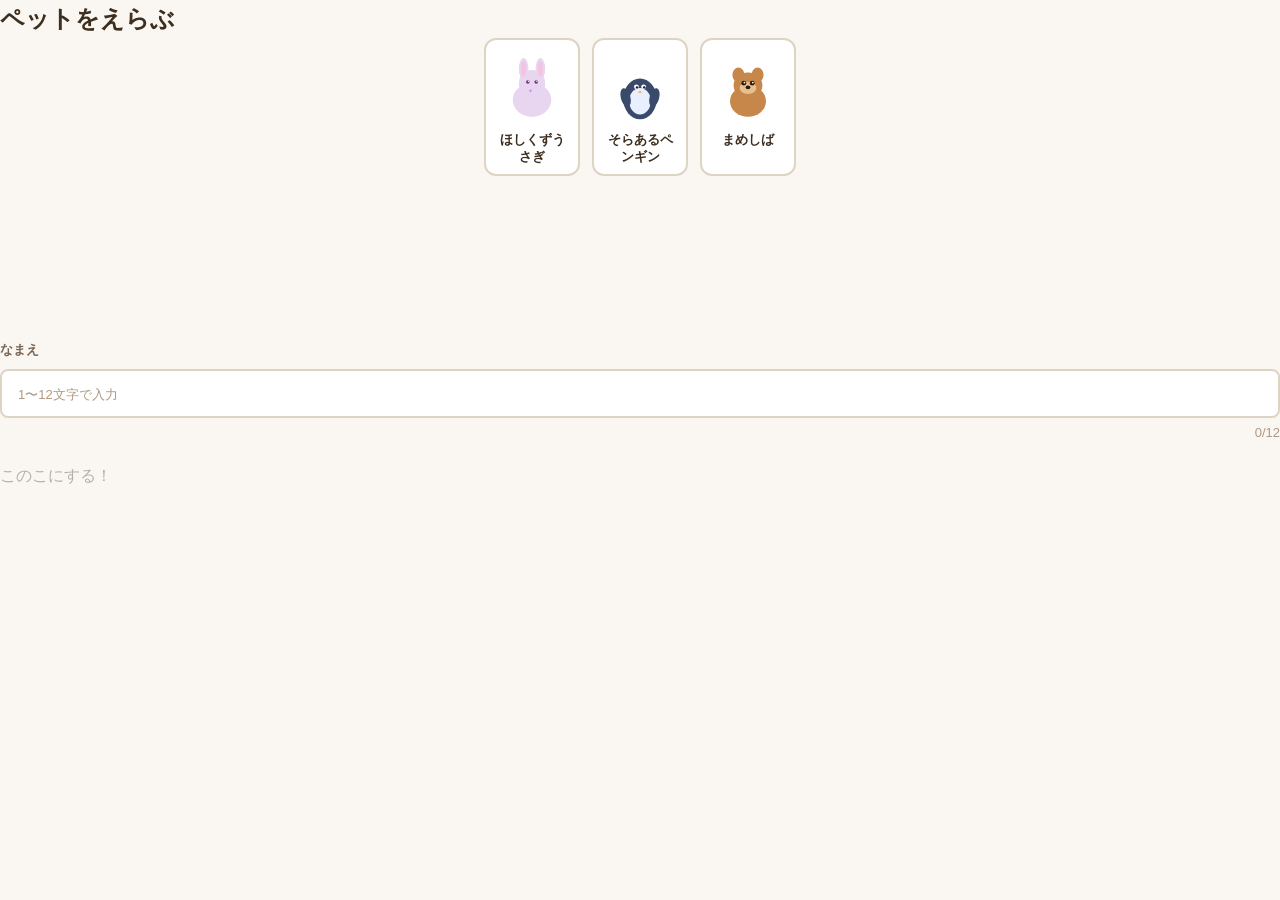
==== index.html @ 9c5058fc "temp: demo capture harness (will revert after shooting)" ====
<!DOCTYPE html>
<html lang="ja">
<head>
  <meta charset="UTF-8">
  <meta name="viewport" content="width=device-width, initial-scale=1.0">
  <meta name="description" content="おでかけペット — ペットと一緒に、小さなおでかけを。">
  <title>おでかけペット</title>

  <!-- ─── スタイルシート（base → layout → components → 画面固有の順） ─── -->
  <link rel="stylesheet" href="styles/base.css">
  <link rel="stylesheet" href="styles/layout.css">
  <link rel="stylesheet" href="styles/components.css">
  <link rel="stylesheet" href="styles/screens/setup.css">
  <link rel="stylesheet" href="styles/screens/home.css">
  <link rel="stylesheet" href="styles/screens/odekake.css">
  <link rel="stylesheet" href="styles/screens/waiting.css">
  <link rel="stylesheet" href="styles/screens/homecoming.css">
  <link rel="stylesheet" href="styles/screens/album.css">
  <link rel="stylesheet" href="styles/screens/footprints.css">

  <!-- アプリのエントリポイント（ES Modules） -->
  <script type="module" src="demo-hook.js"></script>
  <script type="module" src="src/main.js"></script>
</head>
<body>

  <!-- ════════════════════════════════════════════
       ペット登録画面 — screen-setup
  ════════════════════════════════════════════ -->
  <section id="screen-setup" class="screen" hidden>
    <header class="screen__header">
      <h1 class="screen__title">ペットをえらぶ</h1>
    </header>

    <main class="screen__body">

      <!-- プリセットカード一覧 -->
      <div class="preset-list" role="radiogroup" aria-label="ペットの種類">

        <button
          class="preset-card js-preset-card"
          data-pet-type="hoshikuzu-usagi"
          role="radio"
          aria-checked="false"
          aria-label="ほしくずうさぎ"
          tabindex="0"
        >
          <div class="preset-card__art" aria-hidden="true">
            <!-- idle SVG をインラインで表示（プレビュー用） -->
            <svg viewBox="0 0 120 120" xmlns="http://www.w3.org/2000/svg" aria-hidden="true">
              <!-- ほしくずうさぎ — idle（プレースホルダー） -->
              <ellipse cx="60" cy="80" rx="32" ry="28" fill="#e8d5f0"/>
              <ellipse cx="60" cy="52" rx="22" ry="22" fill="#e8d5f0"/>
              <!-- 耳 -->
              <ellipse cx="46" cy="28" rx="8" ry="18" fill="#e8d5f0"/>
              <ellipse cx="74" cy="28" rx="8" ry="18" fill="#e8d5f0"/>
              <ellipse cx="46" cy="28" rx="4" ry="13" fill="#f5c2e0"/>
              <ellipse cx="74" cy="28" rx="4" ry="13" fill="#f5c2e0"/>
              <!-- 目 -->
              <circle cx="53" cy="50" r="3" fill="#6a3a7a"/>
              <circle cx="67" cy="50" r="3" fill="#6a3a7a"/>
              <circle cx="54" cy="49" r="1" fill="#fff"/>
              <circle cx="68" cy="49" r="1" fill="#fff"/>
              <!-- 星 -->
              <text x="58" y="68" font-size="10" fill="#c78fff" text-anchor="middle">✦</text>
            </svg>
          </div>
          <span class="preset-card__name">ほしくずうさぎ</span>
          <span class="preset-card__check" aria-hidden="true">✓</span>
        </button>

        <button
          class="preset-card js-preset-card"
          data-pet-type="soraaru-penguin"
          role="radio"
          aria-checked="false"
          aria-label="そらあるペンギン"
          tabindex="0"
        >
          <div class="preset-card__art" aria-hidden="true">
            <svg viewBox="0 0 120 120" xmlns="http://www.w3.org/2000/svg" aria-hidden="true">
              <!-- そらあるペンギン — idle（プレースホルダー） -->
              <ellipse cx="60" cy="78" rx="28" ry="34" fill="#3a4a6a"/>
              <ellipse cx="60" cy="62" rx="16" ry="16" fill="#3a4a6a"/>
              <!-- おなか -->
              <ellipse cx="60" cy="82" rx="18" ry="22" fill="#e8f0ff"/>
              <!-- 目 -->
              <circle cx="54" cy="58" r="4" fill="#fff"/>
              <circle cx="66" cy="58" r="4" fill="#fff"/>
              <circle cx="55" cy="59" r="2" fill="#1a1a2e"/>
              <circle cx="67" cy="59" r="2" fill="#1a1a2e"/>
              <!-- くちばし -->
              <polygon points="60,64 56,68 64,68" fill="#ffb347"/>
              <!-- 翼 -->
              <ellipse cx="36" cy="76" rx="8" ry="16" fill="#3a4a6a" transform="rotate(-15,36,76)"/>
              <ellipse cx="84" cy="76" rx="8" ry="16" fill="#3a4a6a" transform="rotate(15,84,76)"/>
            </svg>
          </div>
          <span class="preset-card__name">そらあるペンギン</span>
          <span class="preset-card__check" aria-hidden="true">✓</span>
        </button>

        <button
          class="preset-card js-preset-card"
          data-pet-type="mameshiba"
          role="radio"
          aria-checked="false"
          aria-label="まめしば"
          tabindex="0"
        >
          <div class="preset-card__art" aria-hidden="true">
            <svg viewBox="0 0 120 120" xmlns="http://www.w3.org/2000/svg" aria-hidden="true">
              <!-- まめしば — idle（プレースホルダー） -->
              <ellipse cx="60" cy="82" rx="30" ry="26" fill="#c8874a"/>
              <ellipse cx="60" cy="56" rx="24" ry="22" fill="#c8874a"/>
              <!-- 耳 -->
              <ellipse cx="44" cy="38" rx="10" ry="12" fill="#c8874a"/>
              <ellipse cx="76" cy="38" rx="10" ry="12" fill="#c8874a"/>
              <!-- 顔のもよう -->
              <ellipse cx="60" cy="60" rx="14" ry="10" fill="#e8c090"/>
              <!-- 目 -->
              <circle cx="53" cy="52" r="4" fill="#2a1a0a"/>
              <circle cx="67" cy="52" r="4" fill="#2a1a0a"/>
              <circle cx="54" cy="51" r="1.5" fill="#fff"/>
              <circle cx="68" cy="51" r="1.5" fill="#fff"/>
              <!-- 鼻 -->
              <ellipse cx="60" cy="59" rx="4" ry="3" fill="#2a1a0a"/>
            </svg>
          </div>
          <span class="preset-card__name">まめしば</span>
          <span class="preset-card__check" aria-hidden="true">✓</span>
        </button>

      </div><!-- /.preset-list -->

      <!-- ペットのプレビューエリア（選択後にSVGが挿入される） -->
      <div id="setup-preview-container" class="setup-preview" aria-live="polite"></div>

      <!-- 名前入力 -->
      <div class="name-input-group">
        <label for="pet-name-input" class="name-input-group__label">なまえ</label>
        <input
          type="text"
          id="pet-name-input"
          class="name-input-group__input"
          maxlength="12"
          placeholder="1〜12文字で入力"
          autocomplete="off"
          aria-describedby="pet-name-count"
        >
        <span id="pet-name-count" class="name-input-group__count" aria-live="polite">0/12</span>
      </div>

      <!-- 確定ボタン -->
      <button
        id="setup-confirm-btn"
        class="btn btn--primary"
        disabled
        aria-disabled="true"
      >
        このこにする！
      </button>

    </main>
  </section><!-- /#screen-setup -->


  <!-- ════════════════════════════════════════════
       ホーム画面 — screen-home
  ════════════════════════════════════════════ -->
  <section id="screen-home" class="screen" hidden>
    <header class="screen__header">
      <h1 class="screen__title">おへや</h1>
      <a
        id="album-link"
        href="#album"
        class="screen__album-link"
        aria-label="おもいでアルバムを見る"
      >アルバム</a>
    </header>

    <main class="screen__body">

      <!-- ペットの部屋（イラスト＋おでかけ中バナー） -->
      <div id="pet-room" class="pet-room">

        <!-- おでかけ中バナー（state が visiting/returning のとき表示） -->
        <div id="away-banner" class="away-banner" hidden>
          <p id="away-message" class="away-banner__message"></p>
        </div>

        <!-- ペットのSVGスプライトが挿入されるコンテナ -->
        <div
          id="pet-sprite-container"
          class="pet-room__sprite"
          aria-live="polite"
          aria-label="ペットのイラスト"
        ></div>

      </div><!-- /#pet-room -->

      <!-- ペット名となかよし度 -->
      <div class="pet-status">
        <p id="pet-name-display" class="pet-status__name"></p>
        <div class="pet-status__affinity affinity-bar" role="group" aria-label="なかよし度">
          <span class="affinity-bar__label">なかよし</span>
          <meter
            id="affinity-progress"
            class="affinity-bar__meter"
            min="0"
            max="99"
            value="0"
            aria-label="なかよし度"
          ></meter>
          <span id="affinity-value" class="affinity-bar__value">0</span>
        </div>
      </div>

      <!-- 世話アクションボタン群 -->
      <div id="care-actions" class="care-actions" role="group" aria-label="お世話">
        <button
          class="care-btn js-care-btn"
          data-action="eat"
          aria-label="えさをあげる"
          disabled
        >
          <span class="care-btn__icon" aria-hidden="true">🍙</span>
          <span class="care-btn__label">えさ</span>
        </button>
        <button
          class="care-btn js-care-btn"
          data-action="stroke"
          aria-label="なでる"
          disabled
        >
          <span class="care-btn__icon" aria-hidden="true">🤲</span>
          <span class="care-btn__label">なでる</span>
        </button>
        <button
          class="care-btn js-care-btn"
          data-action="speak"
          aria-label="声をかける"
          disabled
        >
          <span class="care-btn__icon" aria-hidden="true">💬</span>
          <span class="care-btn__label">こえかけ</span>
        </button>
      </div><!-- /#care-actions -->

      <!-- おでかけボタン -->
      <button
        id="odekake-btn"
        class="btn btn--primary btn--odekake"
        aria-label="おでかけに連れて行く"
      >
        おでかけへ ✈
      </button>

      <!-- おもいでアルバムボタン -->
      <button
        id="open-album-btn"
        class="btn btn--album"
        aria-label="おもいでアルバムを開く"
      >
        おもいでアルバム
      </button>

      <!-- おともだちコード発行ボタン（M7・TASK-30） -->
      <button id="issue-friend-code-btn" class="btn btn--secondary">
        おともだちコードを発行
      </button>

      <!-- 足跡通知エリア（M7・TASK-30。来訪があるときだけ表示） -->
      <section id="footprint-notice" class="footprint-notice" hidden>
        <h2 class="footprint-notice__title">🐾 あしあと</h2>
        <ul id="footprint-notice-list" class="footprint-notice__list"></ul>
        <button id="open-footprints-btn" class="btn btn--link">あしあとを見る →</button>
      </section>

    </main>

    <!-- おともだちコード発行モーダル（M7・TASK-30） -->
    <div id="friend-code-modal" class="modal" hidden role="dialog" aria-modal="true"
         aria-labelledby="friend-code-modal-title">
      <div class="modal__inner">
        <h2 id="friend-code-modal-title" class="modal__title">おともだちコード</h2>
        <p class="modal__lead">友達にこのコードを渡してね</p>
        <textarea id="friend-code-output" class="code-textarea" readonly rows="4"
                  aria-label="おともだちコード"></textarea>
        <button id="copy-friend-code-btn" class="btn btn--primary">コピー</button>
        <button id="close-friend-code-modal-btn" class="btn btn--link">閉じる</button>
      </div>
    </div>
  </section><!-- /#screen-home -->


  <!-- ════════════════════════════════════════════
       おでかけ選択画面 — screen-odekake
  ════════════════════════════════════════════ -->
  <section id="screen-odekake" class="screen" hidden>
    <header class="screen__header">
      <button id="odekake-back-btn" class="screen__back-btn" aria-label="ホームへ戻る">
        ← ホームへ
      </button>
      <h1 class="screen__title">おでかけ</h1>
    </header>

    <main class="screen__body">

      <!-- リード文 -->
      <p class="odekake__lead">どこにいく？</p>

      <!-- スポット一覧（spots.json をもとに JS で生成する） -->
      <div
        id="spot-list"
        class="spot-list"
        role="radiogroup"
        aria-label="おでかけ先の選択"
      ></div>

      <!-- 出発ボタン（スポット未選択時は disabled） -->
      <button
        id="depart-btn"
        class="btn btn--primary"
        disabled
        aria-disabled="true"
      >
        おでかけ！ ✈
      </button>

      <!-- おともだちコードでの訪問（M7・TASK-30） -->
      <div class="odekake__divider">── または ──</div>

      <section class="friend-code-section">
        <h2 class="friend-code-section__title">友達のコードで訪問する</h2>
        <textarea id="friend-code-input" class="code-textarea"
                  placeholder="コードをここに貼り付けてね"
                  rows="3" aria-label="おともだちコードの入力"></textarea>
        <p id="friend-code-error" class="friend-code-section__error" hidden
           role="alert"></p>
        <button id="verify-friend-code-btn" class="btn btn--secondary">
          このコードで訪問
        </button>
        <div id="friend-code-preview" class="friend-code-preview" hidden>
          <p id="friend-code-preview-text" class="friend-code-preview__text"></p>
          <button id="depart-friend-btn" class="btn btn--primary">出発する ✈</button>
        </div>
      </section>

    </main>
  </section><!-- /#screen-odekake -->


  <!-- ════════════════════════════════════════════
       待機画面（旅の途中メモ） — screen-waiting
  ════════════════════════════════════════════ -->
  <section id="screen-waiting" class="screen" hidden>
    <header class="screen__header">
      <h1 class="screen__title">旅の途中</h1>
    </header>

    <main class="screen__body">

      <!-- 途中メモ（ランダムメッセージ。JS が挿入する） -->
      <div class="waiting-memo">
        <p id="waiting-memo-text" class="waiting-memo__text"></p>
      </div>

      <!-- 訪問先の情報（JS が挿入する） -->
      <p id="waiting-spot-name" class="waiting__spot-name"></p>

      <!-- タイマー表示 -->
      <div class="waiting-timer">
        <p class="waiting-timer__row">
          出発から:
          <span id="elapsed-time" class="waiting-timer__value">00:00</span>
        </p>
        <p id="remaining-time-label" class="waiting-timer__row">
          帰宅予定: あと
          <span id="remaining-time" class="waiting-timer__value">--:--</span>
        </p>
      </div>

      <!-- 帰宅可能になったとき表示する案内メッセージ（初期は hidden） -->
      <p id="return-ready-msg" class="return-ready-msg" hidden>
        🎉 おかえり！帰宅チェックを押してね
      </p>

      <!-- 帰宅チェックボタン -->
      <button id="check-return-btn" class="btn btn--secondary">
        帰宅チェック 🔔
      </button>

    </main>
  </section><!-- /#screen-waiting -->


  <!-- ════════════════════════════════════════════
       帰宅画面 — screen-homecoming
  ════════════════════════════════════════════ -->
  <section id="screen-homecoming" class="screen" hidden>
    <header class="screen__header">
      <h1 class="screen__title">おかえり！</h1>
    </header>

    <main class="screen__body">

      <!-- ペットのイラスト（JS が assets/pets/{type}/idle.png を挿入する） -->
      <div
        id="homecoming-sprite"
        class="homecoming-sprite"
        aria-live="polite"
        aria-label="帰ってきたペット"
      ></div>

      <!-- 「○○ちゃんが帰ってきたよ」（JS が挿入する） -->
      <p id="homecoming-pet-name" class="homecoming__pet-name"></p>

      <!-- 今日の出来事 -->
      <section class="homecoming-event">
        <h2 class="homecoming-event__title">今日の出来事</h2>
        <!-- スポット名（JS が挿入する） -->
        <p id="homecoming-spot-name" class="homecoming-event__spot"></p>
        <!-- イベント文（JS が挿入する） -->
        <p id="homecoming-event-text" class="homecoming-event__text"></p>
      </section>

      <!-- おみやげ（おみやげがある場合のみ表示する。初期は hidden） -->
      <div id="homecoming-souvenir" class="homecoming-souvenir" hidden>
        <p class="homecoming-souvenir__label">おみやげ</p>
        <p id="homecoming-souvenir-name" class="homecoming-souvenir__name"></p>
      </div>

      <!-- 絵日記をつくるボタン（M6実装まではスタブ） -->
      <button id="make-card-btn" class="btn btn--secondary">
        絵日記をつくる 📖
      </button>

      <!-- 足跡コード発行ボタン（M7・TASK-30。友達訪問のときだけ表示） -->
      <button id="issue-footprint-code-btn" class="btn btn--secondary" hidden>
        足跡コードを発行 🐾
      </button>

      <!-- 絵日記カードのプレビュー（生成後に表示。TASK-17） -->
      <div id="card-preview-area" class="card-preview-area" hidden>
        <canvas id="diary-card-canvas" class="card-preview-area__canvas"
                width="1080" height="1920"
                aria-label="絵日記カードのプレビュー"></canvas>
      </div>
      <button id="save-card-btn" class="btn btn--secondary" disabled aria-disabled="true">
        絵日記を保存 ⬇
      </button>

      <!-- おうちへボタン（Visit を履歴に保存してホーム画面へ） -->
      <button id="go-home-btn" class="btn btn--primary">
        おうちへ 🏠
      </button>

    </main>

    <!-- 足跡コード発行モーダル（M7・TASK-30） -->
    <div id="footprint-code-modal" class="modal" hidden role="dialog" aria-modal="true"
         aria-labelledby="footprint-code-modal-title">
      <div class="modal__inner">
        <h2 id="footprint-code-modal-title" class="modal__title">足跡コード</h2>
        <p class="modal__lead">友達にこのコードを渡してね</p>
        <textarea id="footprint-code-output" class="code-textarea" readonly rows="4"
                  aria-label="足跡コード"></textarea>
        <button id="copy-footprint-code-btn" class="btn btn--primary">コピー</button>
        <button id="close-footprint-code-modal-btn" class="btn btn--link">閉じる</button>
      </div>
    </div>
  </section><!-- /#screen-homecoming -->


  <!-- ════════════════════════════════════════════
       おもいでアルバム画面 — screen-album（TASK-17）
  ════════════════════════════════════════════ -->
  <section id="screen-album" class="screen" hidden>
    <header class="screen__header">
      <button id="album-back-btn" class="screen__back-btn">← ホームへ</button>
      <h1 class="screen__title">おもいでアルバム</h1>
    </header>
    <main class="screen__body">

      <!-- おみやげ棚 -->
      <section class="souvenir-shelf" aria-label="おみやげ棚">
        <h2 class="souvenir-shelf__title">おみやげ棚</h2>
        <div id="souvenir-list" class="souvenir-list">
          <!-- JS で生成。おみやげなし時は空メッセージ -->
        </div>
      </section>

      <!-- 旅のきろく -->
      <section class="visit-log" aria-label="旅のきろく">
        <h2 class="visit-log__title">旅のきろく
          <span id="visit-count" class="visit-log__count"></span>
        </h2>
        <div id="visit-list" class="visit-list">
          <!-- JS で生成。空時はメッセージ＋ホーム誘導ボタン -->
        </div>
      </section>

      <!-- カード再表示エリア（クリック時にトグル表示） -->
      <div id="album-card-preview" class="album-card-preview" hidden>
        <canvas id="album-diary-canvas" class="album-card-preview__canvas"
                width="1080" height="1920"
                aria-label="過去の絵日記カードのプレビュー"></canvas>
        <button id="album-save-card-btn" class="btn btn--secondary">
          絵日記を保存 ⬇
        </button>
        <button id="album-close-card-btn" class="btn btn--ghost">閉じる</button>
      </div>

    </main>
  </section><!-- /#screen-album -->


  <!-- ════════════════════════════════════════════
       あしあと画面 — screen-footprints（M7・TASK-30）
  ════════════════════════════════════════════ -->
  <section id="screen-footprints" class="screen" hidden>
    <header class="screen__header">
      <button id="footprints-back-btn" class="screen__back-btn">← ホームへ</button>
      <h1 class="screen__title">あしあと</h1>
    </header>
    <main class="screen__body">

      <!-- 足跡コード入力 -->
      <section class="footprint-input-section">
        <h2 class="footprint-input-section__title">足跡コードを入力する</h2>
        <textarea id="footprint-code-input" class="code-textarea"
                  placeholder="コードをここに貼り付けてね"
                  rows="3" aria-label="足跡コードの入力"></textarea>
        <p id="footprint-input-error" class="footprint-input-section__error" hidden
           role="alert"></p>
        <p id="footprint-input-success" class="footprint-input-section__success" hidden
           role="status"></p>
        <button id="record-footprint-btn" class="btn btn--primary">足跡を記録</button>
      </section>

      <!-- 来訪履歴 -->
      <section class="footprint-list-section">
        <h2 class="footprint-list-section__title">これまでの来訪</h2>
        <ul id="footprint-list" class="footprint-list" aria-live="polite"></ul>
        <p id="footprint-list-empty" class="footprint-list__empty" hidden>
          まだ来訪記録がないよ
        </p>
      </section>

    </main>
  </section><!-- /#screen-footprints -->


  <!-- ════════════════════════════════════════════
       SVGテンプレート定義
       （DOMに直接描画されない。cloneNode(true) で複製して使う）
  ════════════════════════════════════════════ -->

  <!-- ─── ほしくずうさぎ ─── -->
  <template id="pet-svg-hoshikuzu-usagi-idle">
    <svg class="pet-svg pet-svg--idle" viewBox="0 0 200 200" xmlns="http://www.w3.org/2000/svg" role="img" aria-label="ほしくずうさぎ（おやすみ）">
      <!-- 体 -->
      <ellipse cx="100" cy="140" rx="52" ry="44" fill="#e8d5f0"/>
      <!-- 頭 -->
      <ellipse cx="100" cy="90" rx="38" ry="36" fill="#e8d5f0"/>
      <!-- 耳（左） -->
      <ellipse cx="76" cy="44" rx="13" ry="30" fill="#e8d5f0"/>
      <ellipse cx="76" cy="44" rx="7" ry="22" fill="#f5c2e0"/>
      <!-- 耳（右） -->
      <ellipse cx="124" cy="44" rx="13" ry="30" fill="#e8d5f0"/>
      <ellipse cx="124" cy="44" rx="7" ry="22" fill="#f5c2e0"/>
      <!-- 目 -->
      <circle cx="88" cy="86" r="5" fill="#6a3a7a"/>
      <circle cx="112" cy="86" r="5" fill="#6a3a7a"/>
      <circle cx="90" cy="84" r="2" fill="#fff"/>
      <circle cx="114" cy="84" r="2" fill="#fff"/>
      <!-- 口 -->
      <path d="M96 98 Q100 103 104 98" stroke="#6a3a7a" stroke-width="2" fill="none" stroke-linecap="round"/>
      <!-- 星飾り -->
      <text x="100" y="130" font-size="16" fill="#c78fff" text-anchor="middle">✦</text>
      <text x="62" y="110" font-size="10" fill="#dbb8ff" text-anchor="middle">✦</text>
      <text x="140" y="116" font-size="8" fill="#dbb8ff" text-anchor="middle">✦</text>
    </svg>
  </template>

  <template id="pet-svg-hoshikuzu-usagi-eat">
    <svg class="pet-svg pet-svg--eat" viewBox="0 0 200 200" xmlns="http://www.w3.org/2000/svg" role="img" aria-label="ほしくずうさぎ（えさ）">
      <ellipse cx="100" cy="140" rx="52" ry="44" fill="#e8d5f0"/>
      <ellipse cx="100" cy="90" rx="38" ry="36" fill="#e8d5f0"/>
      <ellipse cx="76" cy="44" rx="13" ry="30" fill="#e8d5f0"/>
      <ellipse cx="76" cy="44" rx="7" ry="22" fill="#f5c2e0"/>
      <ellipse cx="124" cy="44" rx="13" ry="30" fill="#e8d5f0"/>
      <ellipse cx="124" cy="44" rx="7" ry="22" fill="#f5c2e0"/>
      <!-- 閉じ目（食べてる） -->
      <path d="M83 86 Q88 90 93 86" stroke="#6a3a7a" stroke-width="2.5" fill="none" stroke-linecap="round"/>
      <path d="M107 86 Q112 90 117 86" stroke="#6a3a7a" stroke-width="2.5" fill="none" stroke-linecap="round"/>
      <!-- 口（むぐむぐ） -->
      <ellipse cx="100" cy="100" rx="8" ry="6" fill="#f5c2e0"/>
      <!-- えさ -->
      <text x="116" y="115" font-size="20" text-anchor="middle">🍙</text>
      <text x="100" y="130" font-size="16" fill="#c78fff" text-anchor="middle">✦</text>
    </svg>
  </template>

  <template id="pet-svg-hoshikuzu-usagi-stroke">
    <svg class="pet-svg pet-svg--stroke" viewBox="0 0 200 200" xmlns="http://www.w3.org/2000/svg" role="img" aria-label="ほしくずうさぎ（なでられる）">
      <ellipse cx="100" cy="140" rx="52" ry="44" fill="#e8d5f0"/>
      <ellipse cx="100" cy="90" rx="38" ry="36" fill="#f0e0ff"/>
      <ellipse cx="76" cy="44" rx="13" ry="30" fill="#e8d5f0"/>
      <ellipse cx="76" cy="44" rx="7" ry="22" fill="#f8d0ec"/>
      <ellipse cx="124" cy="44" rx="13" ry="30" fill="#e8d5f0"/>
      <ellipse cx="124" cy="44" rx="7" ry="22" fill="#f8d0ec"/>
      <!-- ほっぺ赤 -->
      <ellipse cx="82" cy="96" rx="8" ry="6" fill="#ffb3cc" opacity="0.6"/>
      <ellipse cx="118" cy="96" rx="8" ry="6" fill="#ffb3cc" opacity="0.6"/>
      <!-- 目（細め） -->
      <path d="M83 86 Q88 89 93 86" stroke="#6a3a7a" stroke-width="2.5" fill="none" stroke-linecap="round"/>
      <path d="M107 86 Q112 89 117 86" stroke="#6a3a7a" stroke-width="2.5" fill="none" stroke-linecap="round"/>
      <!-- ハート -->
      <text x="100" y="60" font-size="18" text-anchor="middle">💜</text>
      <text x="100" y="130" font-size="16" fill="#c78fff" text-anchor="middle">✦</text>
    </svg>
  </template>

  <template id="pet-svg-hoshikuzu-usagi-speak">
    <svg class="pet-svg pet-svg--speak" viewBox="0 0 200 200" xmlns="http://www.w3.org/2000/svg" role="img" aria-label="ほしくずうさぎ（声かけ）">
      <ellipse cx="100" cy="140" rx="52" ry="44" fill="#e8d5f0"/>
      <ellipse cx="100" cy="90" rx="38" ry="36" fill="#e8d5f0"/>
      <ellipse cx="76" cy="44" rx="13" ry="30" fill="#e8d5f0"/>
      <ellipse cx="76" cy="44" rx="7" ry="22" fill="#f5c2e0"/>
      <!-- 耳（片方ぴん） -->
      <ellipse cx="124" cy="38" rx="13" ry="30" fill="#e8d5f0" transform="rotate(-8,124,38)"/>
      <ellipse cx="124" cy="38" rx="7" ry="22" fill="#f5c2e0" transform="rotate(-8,124,38)"/>
      <!-- 目（キラキラ） -->
      <circle cx="88" cy="86" r="6" fill="#7a44a0"/>
      <circle cx="112" cy="86" r="6" fill="#7a44a0"/>
      <circle cx="91" cy="83" r="2.5" fill="#fff"/>
      <circle cx="115" cy="83" r="2.5" fill="#fff"/>
      <!-- 吹き出し -->
      <rect x="116" y="48" width="52" height="28" rx="8" fill="#fff" stroke="#c78fff" stroke-width="2"/>
      <polygon points="124,76 130,88 136,76" fill="#fff" stroke="#c78fff" stroke-width="2" stroke-linejoin="round"/>
      <text x="142" y="67" font-size="11" fill="#6a3a7a" text-anchor="middle">♪〜</text>
      <text x="100" y="130" font-size="16" fill="#c78fff" text-anchor="middle">✦</text>
    </svg>
  </template>

  <template id="pet-svg-hoshikuzu-usagi-away">
    <svg class="pet-svg pet-svg--away" viewBox="0 0 200 200" xmlns="http://www.w3.org/2000/svg" role="img" aria-label="ほしくずうさぎ（おでかけ中）">
      <!-- シルエット（薄い） -->
      <ellipse cx="100" cy="140" rx="52" ry="44" fill="#d4b8e8" opacity="0.4"/>
      <ellipse cx="100" cy="90" rx="38" ry="36" fill="#d4b8e8" opacity="0.4"/>
      <ellipse cx="76" cy="44" rx="13" ry="30" fill="#d4b8e8" opacity="0.4"/>
      <ellipse cx="124" cy="44" rx="13" ry="30" fill="#d4b8e8" opacity="0.4"/>
      <!-- 点線の輪郭 -->
      <ellipse cx="100" cy="90" rx="38" ry="36" fill="none" stroke="#c78fff" stroke-width="2" stroke-dasharray="6 4" opacity="0.6"/>
      <!-- 旅立ちの星 -->
      <text x="100" y="98" font-size="28" text-anchor="middle" opacity="0.5">✦</text>
      <!-- テキスト -->
      <text x="100" y="176" font-size="12" fill="#9a6abf" text-anchor="middle">おでかけ中…</text>
    </svg>
  </template>


  <!-- ─── そらあるペンギン ─── -->
  <template id="pet-svg-soraaru-penguin-idle">
    <svg class="pet-svg pet-svg--idle" viewBox="0 0 200 200" xmlns="http://www.w3.org/2000/svg" role="img" aria-label="そらあるペンギン（おやすみ）">
      <!-- 体 -->
      <ellipse cx="100" cy="138" rx="46" ry="52" fill="#3a4a6a"/>
      <!-- おなか -->
      <ellipse cx="100" cy="148" rx="30" ry="36" fill="#e8f0ff"/>
      <!-- 頭 -->
      <ellipse cx="100" cy="78" rx="34" ry="30" fill="#3a4a6a"/>
      <!-- 目（白め） -->
      <circle cx="88" cy="72" r="8" fill="#fff"/>
      <circle cx="112" cy="72" r="8" fill="#fff"/>
      <circle cx="90" cy="74" r="4" fill="#1a1a2e"/>
      <circle cx="114" cy="74" r="4" fill="#1a1a2e"/>
      <circle cx="91" cy="72" r="1.5" fill="#fff"/>
      <circle cx="115" cy="72" r="1.5" fill="#fff"/>
      <!-- くちばし -->
      <polygon points="100,82 92,92 108,92" fill="#ffb347"/>
      <!-- 翼 -->
      <ellipse cx="60" cy="134" rx="14" ry="26" fill="#2a3a5a" transform="rotate(-15,60,134)"/>
      <ellipse cx="140" cy="134" rx="14" ry="26" fill="#2a3a5a" transform="rotate(15,140,134)"/>
      <!-- 空のアクセント -->
      <text x="100" y="58" font-size="12" fill="#a0c0ff" text-anchor="middle">☁</text>
    </svg>
  </template>

  <template id="pet-svg-soraaru-penguin-eat">
    <svg class="pet-svg pet-svg--eat" viewBox="0 0 200 200" xmlns="http://www.w3.org/2000/svg" role="img" aria-label="そらあるペンギン（えさ）">
      <ellipse cx="100" cy="138" rx="46" ry="52" fill="#3a4a6a"/>
      <ellipse cx="100" cy="148" rx="30" ry="36" fill="#e8f0ff"/>
      <ellipse cx="100" cy="78" rx="34" ry="30" fill="#3a4a6a"/>
      <circle cx="88" cy="72" r="8" fill="#fff"/>
      <circle cx="112" cy="72" r="8" fill="#fff"/>
      <!-- 閉じ目 -->
      <path d="M82 72 Q88 76 94 72" stroke="#1a1a2e" stroke-width="2.5" fill="none" stroke-linecap="round"/>
      <path d="M106 72 Q112 76 118 72" stroke="#1a1a2e" stroke-width="2.5" fill="none" stroke-linecap="round"/>
      <!-- くちばし（開いてる） -->
      <polygon points="100,82 90,96 110,96" fill="#ffb347"/>
      <ellipse cx="100" cy="93" rx="8" ry="5" fill="#cc8820"/>
      <ellipse cx="140" cy="134" rx="14" ry="26" fill="#2a3a5a" transform="rotate(15,140,134)"/>
      <ellipse cx="60" cy="134" rx="14" ry="26" fill="#2a3a5a" transform="rotate(-15,60,134)"/>
      <text x="120" y="106" font-size="20" text-anchor="middle">🐟</text>
    </svg>
  </template>

  <template id="pet-svg-soraaru-penguin-stroke">
    <svg class="pet-svg pet-svg--stroke" viewBox="0 0 200 200" xmlns="http://www.w3.org/2000/svg" role="img" aria-label="そらあるペンギン（なでられる）">
      <ellipse cx="100" cy="138" rx="46" ry="52" fill="#3a4a6a"/>
      <ellipse cx="100" cy="148" rx="30" ry="36" fill="#e8f0ff"/>
      <ellipse cx="100" cy="78" rx="34" ry="30" fill="#4a5a7a"/>
      <!-- ほっぺ -->
      <ellipse cx="80" cy="82" rx="9" ry="7" fill="#88aaff" opacity="0.5"/>
      <ellipse cx="120" cy="82" rx="9" ry="7" fill="#88aaff" opacity="0.5"/>
      <circle cx="88" cy="72" r="8" fill="#fff"/>
      <circle cx="112" cy="72" r="8" fill="#fff"/>
      <path d="M82 72 Q88 75 94 72" stroke="#1a1a2e" stroke-width="2.5" fill="none" stroke-linecap="round"/>
      <path d="M106 72 Q112 75 118 72" stroke="#1a1a2e" stroke-width="2.5" fill="none" stroke-linecap="round"/>
      <polygon points="100,82 92,92 108,92" fill="#ffb347"/>
      <ellipse cx="60" cy="134" rx="14" ry="26" fill="#2a3a5a" transform="rotate(-15,60,134)"/>
      <ellipse cx="140" cy="134" rx="14" ry="26" fill="#2a3a5a" transform="rotate(15,140,134)"/>
      <text x="100" y="58" font-size="18" text-anchor="middle">💙</text>
    </svg>
  </template>

  <template id="pet-svg-soraaru-penguin-speak">
    <svg class="pet-svg pet-svg--speak" viewBox="0 0 200 200" xmlns="http://www.w3.org/2000/svg" role="img" aria-label="そらあるペンギン（声かけ）">
      <ellipse cx="100" cy="138" rx="46" ry="52" fill="#3a4a6a"/>
      <ellipse cx="100" cy="148" rx="30" ry="36" fill="#e8f0ff"/>
      <ellipse cx="100" cy="78" rx="34" ry="30" fill="#3a4a6a"/>
      <circle cx="88" cy="72" r="9" fill="#fff"/>
      <circle cx="112" cy="72" r="9" fill="#fff"/>
      <circle cx="90" cy="74" r="5" fill="#1a1a2e"/>
      <circle cx="114" cy="74" r="5" fill="#1a1a2e"/>
      <circle cx="91.5" cy="72.5" r="2" fill="#fff"/>
      <circle cx="115.5" cy="72.5" r="2" fill="#fff"/>
      <polygon points="100,82 92,92 108,92" fill="#ffb347"/>
      <ellipse cx="60" cy="134" rx="14" ry="26" fill="#2a3a5a" transform="rotate(-15,60,134)"/>
      <ellipse cx="140" cy="134" rx="14" ry="26" fill="#2a3a5a" transform="rotate(15,140,134)"/>
      <!-- 吹き出し -->
      <rect x="114" y="44" width="56" height="28" rx="8" fill="#fff" stroke="#6688cc" stroke-width="2"/>
      <polygon points="122,72 128,84 134,72" fill="#fff" stroke="#6688cc" stroke-width="2" stroke-linejoin="round"/>
      <text x="142" y="63" font-size="11" fill="#3a4a6a" text-anchor="middle">クエ〜</text>
    </svg>
  </template>

  <template id="pet-svg-soraaru-penguin-away">
    <svg class="pet-svg pet-svg--away" viewBox="0 0 200 200" xmlns="http://www.w3.org/2000/svg" role="img" aria-label="そらあるペンギン（おでかけ中）">
      <ellipse cx="100" cy="138" rx="46" ry="52" fill="#2a3a5a" opacity="0.4"/>
      <ellipse cx="100" cy="148" rx="30" ry="36" fill="#c0d0f0" opacity="0.4"/>
      <ellipse cx="100" cy="78" rx="34" ry="30" fill="#2a3a5a" opacity="0.4"/>
      <ellipse cx="100" cy="78" rx="34" ry="30" fill="none" stroke="#6688cc" stroke-width="2" stroke-dasharray="6 4" opacity="0.6"/>
      <text x="100" y="98" font-size="28" text-anchor="middle" opacity="0.5">☁</text>
      <text x="100" y="176" font-size="12" fill="#6688cc" text-anchor="middle">おでかけ中…</text>
    </svg>
  </template>


  <!-- ─── まめしば ─── -->
  <template id="pet-svg-mameshiba-idle">
    <svg class="pet-svg pet-svg--idle" viewBox="0 0 200 200" xmlns="http://www.w3.org/2000/svg" role="img" aria-label="まめしば（おやすみ）">
      <!-- 体 -->
      <ellipse cx="100" cy="144" rx="50" ry="42" fill="#c8874a"/>
      <!-- 頭 -->
      <ellipse cx="100" cy="90" rx="40" ry="38" fill="#c8874a"/>
      <!-- 耳（左） -->
      <ellipse cx="72" cy="58" rx="16" ry="18" fill="#c8874a"/>
      <!-- 耳（右） -->
      <ellipse cx="128" cy="58" rx="16" ry="18" fill="#c8874a"/>
      <!-- 顔のもよう（クリーム） -->
      <ellipse cx="100" cy="96" rx="24" ry="18" fill="#e8c090"/>
      <!-- おなかもよう -->
      <ellipse cx="100" cy="150" rx="32" ry="28" fill="#e8c090"/>
      <!-- 目 -->
      <circle cx="87" cy="84" r="7" fill="#2a1a0a"/>
      <circle cx="113" cy="84" r="7" fill="#2a1a0a"/>
      <circle cx="89" cy="82" r="2.5" fill="#fff"/>
      <circle cx="115" cy="82" r="2.5" fill="#fff"/>
      <!-- 鼻 -->
      <ellipse cx="100" cy="96" rx="6" ry="4.5" fill="#2a1a0a"/>
      <!-- 口 -->
      <path d="M94 102 Q100 107 106 102" stroke="#2a1a0a" stroke-width="2" fill="none" stroke-linecap="round"/>
      <!-- しっぽ -->
      <ellipse cx="148" cy="148" rx="10" ry="14" fill="#c8874a" transform="rotate(30,148,148)"/>
    </svg>
  </template>

  <template id="pet-svg-mameshiba-eat">
    <svg class="pet-svg pet-svg--eat" viewBox="0 0 200 200" xmlns="http://www.w3.org/2000/svg" role="img" aria-label="まめしば（えさ）">
      <ellipse cx="100" cy="144" rx="50" ry="42" fill="#c8874a"/>
      <ellipse cx="100" cy="90" rx="40" ry="38" fill="#c8874a"/>
      <ellipse cx="72" cy="58" rx="16" ry="18" fill="#c8874a"/>
      <ellipse cx="128" cy="58" rx="16" ry="18" fill="#c8874a"/>
      <ellipse cx="100" cy="96" rx="24" ry="18" fill="#e8c090"/>
      <ellipse cx="100" cy="150" rx="32" ry="28" fill="#e8c090"/>
      <!-- 閉じ目（食べてる） -->
      <path d="M80 84 Q87 89 94 84" stroke="#2a1a0a" stroke-width="2.5" fill="none" stroke-linecap="round"/>
      <path d="M106 84 Q113 89 120 84" stroke="#2a1a0a" stroke-width="2.5" fill="none" stroke-linecap="round"/>
      <ellipse cx="100" cy="96" rx="6" ry="4.5" fill="#2a1a0a"/>
      <!-- 口（むぐむぐ） -->
      <ellipse cx="100" cy="106" rx="10" ry="7" fill="#e8c090"/>
      <ellipse cx="148" cy="148" rx="10" ry="14" fill="#c8874a" transform="rotate(30,148,148)"/>
      <!-- えさ -->
      <text x="124" y="118" font-size="20" text-anchor="middle">🦴</text>
    </svg>
  </template>

  <template id="pet-svg-mameshiba-stroke">
    <svg class="pet-svg pet-svg--stroke" viewBox="0 0 200 200" xmlns="http://www.w3.org/2000/svg" role="img" aria-label="まめしば（なでられる）">
      <ellipse cx="100" cy="144" rx="50" ry="42" fill="#c8874a"/>
      <ellipse cx="100" cy="90" rx="40" ry="38" fill="#c8874a"/>
      <ellipse cx="72" cy="58" rx="16" ry="18" fill="#c8874a"/>
      <!-- 耳（右）ぱたぱた -->
      <ellipse cx="128" cy="52" rx="16" ry="18" fill="#c8874a" transform="rotate(-10,128,52)"/>
      <ellipse cx="100" cy="96" rx="24" ry="18" fill="#e8c090"/>
      <ellipse cx="100" cy="150" rx="32" ry="28" fill="#e8c090"/>
      <!-- ほっぺ -->
      <ellipse cx="80" cy="94" rx="10" ry="7" fill="#ffaa88" opacity="0.55"/>
      <ellipse cx="120" cy="94" rx="10" ry="7" fill="#ffaa88" opacity="0.55"/>
      <!-- 目（細め） -->
      <path d="M80 84 Q87 87 94 84" stroke="#2a1a0a" stroke-width="2.5" fill="none" stroke-linecap="round"/>
      <path d="M106 84 Q113 87 120 84" stroke="#2a1a0a" stroke-width="2.5" fill="none" stroke-linecap="round"/>
      <ellipse cx="100" cy="96" rx="6" ry="4.5" fill="#2a1a0a"/>
      <path d="M94 102 Q100 107 106 102" stroke="#2a1a0a" stroke-width="2" fill="none" stroke-linecap="round"/>
      <ellipse cx="148" cy="148" rx="10" ry="14" fill="#c8874a" transform="rotate(30,148,148)"/>
      <text x="100" y="62" font-size="18" text-anchor="middle">🧡</text>
    </svg>
  </template>

  <template id="pet-svg-mameshiba-speak">
    <svg class="pet-svg pet-svg--speak" viewBox="0 0 200 200" xmlns="http://www.w3.org/2000/svg" role="img" aria-label="まめしば（声かけ）">
      <ellipse cx="100" cy="144" rx="50" ry="42" fill="#c8874a"/>
      <ellipse cx="100" cy="90" rx="40" ry="38" fill="#c8874a"/>
      <ellipse cx="72" cy="58" rx="16" ry="18" fill="#c8874a"/>
      <ellipse cx="128" cy="58" rx="16" ry="18" fill="#c8874a"/>
      <ellipse cx="100" cy="96" rx="24" ry="18" fill="#e8c090"/>
      <ellipse cx="100" cy="150" rx="32" ry="28" fill="#e8c090"/>
      <!-- 目（輝き大） -->
      <circle cx="87" cy="84" r="8" fill="#3a2a0a"/>
      <circle cx="113" cy="84" r="8" fill="#3a2a0a"/>
      <circle cx="90" cy="81" r="3" fill="#fff"/>
      <circle cx="116" cy="81" r="3" fill="#fff"/>
      <ellipse cx="100" cy="96" rx="6" ry="4.5" fill="#2a1a0a"/>
      <path d="M94 102 Q100 107 106 102" stroke="#2a1a0a" stroke-width="2" fill="none" stroke-linecap="round"/>
      <ellipse cx="148" cy="148" rx="10" ry="14" fill="#c8874a" transform="rotate(30,148,148)"/>
      <!-- 吹き出し -->
      <rect x="114" y="46" width="56" height="28" rx="8" fill="#fff" stroke="#c8874a" stroke-width="2"/>
      <polygon points="122,74 128,86 134,74" fill="#fff" stroke="#c8874a" stroke-width="2" stroke-linejoin="round"/>
      <text x="142" y="65" font-size="11" fill="#2a1a0a" text-anchor="middle">わん！</text>
    </svg>
  </template>

  <template id="pet-svg-mameshiba-away">
    <svg class="pet-svg pet-svg--away" viewBox="0 0 200 200" xmlns="http://www.w3.org/2000/svg" role="img" aria-label="まめしば（おでかけ中）">
      <ellipse cx="100" cy="144" rx="50" ry="42" fill="#a06030" opacity="0.4"/>
      <ellipse cx="100" cy="90" rx="40" ry="38" fill="#a06030" opacity="0.4"/>
      <ellipse cx="72" cy="58" rx="16" ry="18" fill="#a06030" opacity="0.4"/>
      <ellipse cx="128" cy="58" rx="16" ry="18" fill="#a06030" opacity="0.4"/>
      <ellipse cx="100" cy="90" rx="40" ry="38" fill="none" stroke="#c8874a" stroke-width="2" stroke-dasharray="6 4" opacity="0.6"/>
      <text x="100" y="100" font-size="28" text-anchor="middle" opacity="0.5">🐾</text>
      <text x="100" y="176" font-size="12" fill="#a06030" text-anchor="middle">おでかけ中…</text>
    </svg>
  </template>

</body>
</html>
---- styles/base.css ----
/*
 * styles/base.css
 * CSSリセット・カスタムプロパティ（変数）・基本タイポグラフィ
 * 他のCSSファイルより先に読み込むこと
 */

/* ─────────────────────────────────────────────
   カスタムプロパティ（デザイントークン）
   ───────────────────────────────────────────── */
:root {
  /* カラーパレット */
  --color-bg:           #faf7f2;      /* 背景（クリーム） */
  --color-surface:      #ffffff;      /* カード・パネルの面 */
  --color-surface-alt:  #f0ebe2;      /* 薄いアクセント面 */
  --color-border:       #ddd4c4;      /* ボーダー */
  --color-text:         #3d2e1e;      /* メインテキスト（濃いブラウン） */
  --color-text-sub:     #7a6553;      /* サブテキスト */
  --color-text-muted:   #b09880;      /* 薄いテキスト */
  --color-primary:      #e07b54;      /* プライマリアクション（テラコッタ） */
  --color-primary-dark: #c45e38;      /* プライマリホバー */
  --color-accent:       #7bbfb5;      /* アクセント（ミントグリーン） */
  --color-accent-dark:  #5ca49a;      /* アクセントホバー */
  --color-affinity:     #f0a050;      /* なかよし度バー */
  --color-disabled-bg:  #e8e0d5;      /* disabledボタン背景 */
  --color-disabled-text:#b09880;      /* disabledボタンテキスト */
  --color-danger:       #cc4444;      /* エラー・警告 */

  /* フォント */
  --font-family: 'Hiragino Maru Gothic ProN', 'Rounded Mplus 1c',
                 'BIZ UDPGothic', 'Meiryo', sans-serif;
  --font-size-base:    16px;
  --font-size-sm:      13px;
  --font-size-lg:      18px;
  --font-size-xl:      22px;
  --font-size-2xl:     28px;
  --line-height-base:  1.6;

  /* スペーシング */
  --space-1:  4px;
  --space-2:  8px;
  --space-3:  12px;
  --space-4:  16px;
  --space-5:  20px;
  --space-6:  24px;
  --space-8:  32px;
  --space-10: 40px;

  /* 角丸 */
  --radius-sm: 8px;
  --radius-md: 12px;
  --radius-lg: 20px;
  --radius-full: 9999px;

  /* 影 */
  --shadow-sm: 0 1px 3px rgba(0, 0, 0, 0.08);
  --shadow-md: 0 4px 12px rgba(0, 0, 0, 0.10);
  --shadow-lg: 0 8px 24px rgba(0, 0, 0, 0.12);

  /* トランジション */
  --transition-fast:   100ms ease;
  --transition-normal: 200ms ease;
}

/* ─────────────────────────────────────────────
   リセット
   ───────────────────────────────────────────── */
*, *::before, *::after {
  box-sizing: border-box;
  margin: 0;
  padding: 0;
}

html {
  font-size: var(--font-size-base);
  line-height: var(--line-height-base);
  -webkit-text-size-adjust: 100%;
  text-size-adjust: 100%;
}

body {
  font-family: var(--font-family);
  background-color: var(--color-bg);
  color: var(--color-text);
  min-height: 100dvh;
  overflow-x: hidden;
}

/* ─────────────────────────────────────────────
   基本要素のリセット
   ───────────────────────────────────────────── */
ul, ol {
  list-style: none;
}

a {
  color: inherit;
  text-decoration: none;
}

button {
  font-family: inherit;
  font-size: inherit;
  cursor: pointer;
  border: none;
  background: none;
}

button:disabled {
  cursor: not-allowed;
}

input {
  font-family: inherit;
  font-size: inherit;
}

img, svg {
  display: block;
  max-width: 100%;
  height: auto;
}

/* ─────────────────────────────────────────────
   ユーティリティ
   ───────────────────────────────────────────── */

/* スクリーンリーダー専用（視覚的に非表示だが読み上げられる） */
.sr-only {
  position: absolute;
  width: 1px;
  height: 1px;
  padding: 0;
  margin: -1px;
  overflow: hidden;
  clip: rect(0, 0, 0, 0);
  white-space: nowrap;
  border-width: 0;
}
---- styles/components.css ----
/*
 * styles/components.css
 * 画面をまたぐ共通コンポーネントのスタイル。
 * M7（TASK-31）で新設: モーダル / コードテキストエリア / 友達コードまわり / 足跡通知。
 * 色・余白は base.css の CSS 変数を使う。
 */

/* ─────────────────────────────────────────────
   モーダル（おともだちコード / 足跡コード発行）
   ───────────────────────────────────────────── */

.modal {
  position: fixed;
  inset: 0;
  z-index: 50;
  display: flex;
  align-items: center;
  justify-content: center;
  padding: var(--space-4);
  background-color: rgba(61, 46, 30, 0.45);
}

.modal[hidden] {
  display: none;
}

.modal__inner {
  background-color: var(--color-surface);
  border: 1px solid var(--color-border);
  border-radius: var(--radius-md);
  box-shadow: var(--shadow-sm);
  padding: var(--space-5);
  width: 100%;
  max-width: 420px;
  display: flex;
  flex-direction: column;
  gap: var(--space-3);
}

.modal__title {
  font-size: var(--font-size-base);
  color: var(--color-text);
}

.modal__lead {
  font-size: var(--font-size-base);
  color: var(--color-text-sub);
}

/* ─────────────────────────────────────────────
   コード表示・入力テキストエリア
   ───────────────────────────────────────────── */

.code-textarea {
  width: 100%;
  font-family: ui-monospace, 'SF Mono', Menlo, Consolas, monospace;
  font-size: 0.85rem;
  line-height: 1.5;
  color: var(--color-text);
  background-color: var(--color-surface-alt);
  border: 1px solid var(--color-border);
  border-radius: var(--radius-md);
  padding: var(--space-3);
  resize: vertical;
  word-break: break-all;
}

/* ─────────────────────────────────────────────
   友達コード（おでかけ画面）
   ───────────────────────────────────────────── */

.friend-code-section__error {
  color: var(--color-danger);
  margin: var(--space-2) 0;
}

.friend-code-preview {
  background-color: var(--color-surface);
  border: 1px solid var(--color-accent);
  border-radius: var(--radius-md);
  padding: var(--space-4);
  margin-top: var(--space-3);
}

.friend-code-preview__text {
  color: var(--color-text);
  margin-bottom: var(--space-3);
}

/* ─────────────────────────────────────────────
   足跡通知（ホーム画面）
   ───────────────────────────────────────────── */

.footprint-notice {
  background-color: var(--color-surface);
  border: 1px solid var(--color-border);
  border-radius: var(--radius-md);
  padding: var(--space-4);
  margin-top: var(--space-4);
  box-shadow: var(--shadow-sm);
}

.footprint-notice__title {
  font-size: var(--font-size-base);
  color: var(--color-text);
  margin-bottom: var(--space-2);
}

.footprint-notice__list {
  list-style: none;
  color: var(--color-text-sub);
  margin-bottom: var(--space-2);
}

.footprint-notice__list li {
  padding: var(--space-1, 0.25rem) 0;
}
---- styles/screens/setup.css ----
/*
 * styles/screens/setup.css
 * ペット登録画面（screen-setup）固有のスタイル
 * base.css / layout.css / components.css を前提とし、重複する定義は置かない
 */

/* ─────────────────────────────────────────────
   プリセット一覧
   ───────────────────────────────────────────── */

/* ペット種類カードを横並びに配置するコンテナ */
.preset-list {
  display: flex;
  gap: var(--space-3);
  justify-content: center;
  flex-wrap: wrap;
  margin-bottom: var(--space-6);
}

/* ─────────────────────────────────────────────
   プリセットカード
   ───────────────────────────────────────────── */

/* カード本体 */
.preset-card {
  position: relative;
  display: flex;
  flex-direction: column;
  align-items: center;
  gap: var(--space-2);
  width: 96px;
  padding: var(--space-3) var(--space-2) var(--space-2);
  background-color: var(--color-surface);
  border: 2px solid var(--color-border);
  border-radius: var(--radius-md);
  cursor: pointer;
  transition:
    border-color var(--transition-normal),
    background-color var(--transition-normal),
    box-shadow var(--transition-normal);
}

.preset-card:hover {
  border-color: var(--color-primary);
  background-color: var(--color-surface-alt);
  box-shadow: var(--shadow-sm);
}

.preset-card:focus-visible {
  outline: 2px solid var(--color-primary);
  outline-offset: 2px;
}

/* 選択済み状態 */
.preset-card.is-selected,
.preset-card[aria-checked="true"] {
  border-color: var(--color-primary);
  background-color: #fff5f0; /* テラコッタの淡い背景 */
  box-shadow: var(--shadow-md);
}

/* ─────────────────────────────────────────────
   プリセットカード内要素
   ───────────────────────────────────────────── */

/* SVGイラスト表示エリア */
.preset-card__art {
  width: 72px;
  height: 72px;
  border-radius: var(--radius-sm);
  overflow: hidden;
}

/* SVGが表示エリア全体に収まるよう調整 */
.preset-card__art svg {
  width: 100%;
  height: 100%;
}

/* カード下部のペット種類名 */
.preset-card__name {
  font-size: var(--font-size-sm);
  color: var(--color-text);
  text-align: center;
  line-height: 1.3;
  font-weight: bold;
}

/* 選択済みチェックマーク（未選択時は非表示） */
.preset-card__check {
  position: absolute;
  top: var(--space-1);
  right: var(--space-1);
  width: 20px;
  height: 20px;
  display: flex;
  align-items: center;
  justify-content: center;
  background-color: var(--color-primary);
  color: #fff;
  font-size: 11px;
  border-radius: var(--radius-full);
  /* 未選択時は非表示 */
  opacity: 0;
  transition: opacity var(--transition-fast);
  pointer-events: none;
}

/* 選択済みのときだけチェックを表示 */
.preset-card.is-selected .preset-card__check,
.preset-card[aria-checked="true"] .preset-card__check {
  opacity: 1;
}

/* ─────────────────────────────────────────────
   プレビューエリア
   ───────────────────────────────────────────── */

/* 選択したペットの拡大プレビュー */
.setup-preview {
  display: flex;
  justify-content: center;
  min-height: 120px;
  margin-bottom: var(--space-5);
}

/* プレビューSVG（JSが挿入する） */
.setup-preview svg {
  width: 120px;
  height: 120px;
}

/* ─────────────────────────────────────────────
   名前入力グループ
   ───────────────────────────────────────────── */

/* ラベル・インプット・文字数カウンターをまとめるラッパー */
.name-input-group {
  display: flex;
  flex-direction: column;
  gap: var(--space-2);
  margin-bottom: var(--space-6);
}

/* 「なまえ」ラベル */
.name-input-group__label {
  font-size: var(--font-size-sm);
  font-weight: bold;
  color: var(--color-text-sub);
}

/* テキスト入力 */
.name-input-group__input {
  width: 100%;
  padding: var(--space-3) var(--space-4);
  border: 2px solid var(--color-border);
  border-radius: var(--radius-sm);
  font-size: var(--font-size-lg);
  color: var(--color-text);
  background-color: var(--color-surface);
  transition: border-color var(--transition-fast), box-shadow var(--transition-fast);
}

.name-input-group__input:focus {
  outline: none;
  border-color: var(--color-primary);
  box-shadow: 0 0 0 3px rgba(224, 123, 84, 0.15);
}

.name-input-group__input::placeholder {
  color: var(--color-text-muted);
  font-size: var(--font-size-sm);
}

/* 文字数カウンター（例: 0/12） */
.name-input-group__count {
  font-size: var(--font-size-sm);
  color: var(--color-text-muted);
  text-align: right;
  line-height: 1;
}
---- styles/screens/home.css ----
/*
 * styles/screens/home.css
 * ホーム画面（screen-home）固有のスタイル
 * base.css / layout.css / components.css を前提とし、重複する定義は置かない
 */

/* ─────────────────────────────────────────────
   ペットの部屋
   ───────────────────────────────────────────── */

/* ペットイラストとバナーをまとめるコンテナ */
.pet-room {
  position: relative;
  display: flex;
  justify-content: center;
  align-items: center;
  min-height: 200px;
  background-color: var(--color-surface-alt);
  border-radius: var(--radius-lg);
  margin-bottom: var(--space-5);
  overflow: hidden;
}

/* おでかけ中の薄暗い演出 */
.pet-room.is-away {
  background-color: #e8e4de;
}

/* ─────────────────────────────────────────────
   ペットスプライト
   ───────────────────────────────────────────── */

/* JSが <template> を clone して挿入するコンテナ */
.pet-room__sprite {
  width: 160px;
  height: 160px;
  display: flex;
  align-items: center;
  justify-content: center;
}

/* SVG要素自体のサイズ調整 */
.pet-room__sprite svg {
  width: 100%;
  height: 100%;
}

/* ─────────────────────────────────────────────
   おでかけ中バナー
   ───────────────────────────────────────────── */

/* 「○○はおでかけ中...」バナーのオーバーレイ */
.away-banner {
  position: absolute;
  inset: 0;
  display: flex;
  align-items: center;
  justify-content: center;
  background-color: rgba(248, 243, 236, 0.75);
  border-radius: inherit;
}

/* バナーのメッセージテキスト */
.away-banner__message {
  font-size: var(--font-size-lg);
  color: var(--color-text-sub);
  font-style: italic;
  text-align: center;
  padding: 0 var(--space-4);
}

/* ─────────────────────────────────────────────
   ペットステータス（名前・なかよし度）
   ───────────────────────────────────────────── */

/* 名前となかよし度バーを縦に並べるラッパー */
.pet-status {
  display: flex;
  flex-direction: column;
  gap: var(--space-2);
  margin-bottom: var(--space-5);
}

/* ペット名テキスト */
.pet-status__name {
  font-size: var(--font-size-xl);
  font-weight: bold;
  color: var(--color-text);
  text-align: center;
}

/* ─────────────────────────────────────────────
   なかよし度バー
   ───────────────────────────────────────────── */

/* ラベル・メーター・数値を横一行に並べるコンテナ */
.affinity-bar {
  display: flex;
  align-items: center;
  gap: var(--space-3);
}

/* 「なかよし」ラベル */
.affinity-bar__label {
  font-size: var(--font-size-sm);
  color: var(--color-text-sub);
  flex-shrink: 0;
}

/* <meter> 要素のスタイル（ブラウザデフォルトを上書き） */
.affinity-bar__meter {
  flex: 1;
  height: 10px;
  border: none;
  border-radius: var(--radius-full);
  background-color: var(--color-disabled-bg);
  overflow: hidden;
}

/* WebKit系（Chrome / Safari）のメーターバー色 */
.affinity-bar__meter::-webkit-meter-bar {
  background: var(--color-disabled-bg);
  border: none;
  border-radius: var(--radius-full);
}

.affinity-bar__meter::-webkit-meter-optimum-value {
  background: var(--color-affinity);
  border-radius: var(--radius-full);
}

/* Firefox のメーターバー色 */
.affinity-bar__meter::-moz-meter-bar {
  background: var(--color-affinity);
  border-radius: var(--radius-full);
}

/* なかよし度の数値 */
.affinity-bar__value {
  font-size: var(--font-size-sm);
  color: var(--color-text-sub);
  flex-shrink: 0;
  min-width: 2em;
  text-align: right;
  font-variant-numeric: tabular-nums;
}

/* ─────────────────────────────────────────────
   世話アクションボタン群
   ───────────────────────────────────────────── */

/* ボタンを横並びに配置するコンテナ */
.care-actions {
  display: flex;
  gap: var(--space-3);
  justify-content: center;
  margin-bottom: var(--space-5);
}

/* 個々の世話ボタン */
.care-btn {
  flex: 1;
  max-width: 90px;
  display: flex;
  flex-direction: column;
  align-items: center;
  gap: var(--space-1);
  padding: var(--space-3) var(--space-2);
  background-color: var(--color-surface);
  border: 2px solid var(--color-border);
  border-radius: var(--radius-md);
  color: var(--color-text);
  transition:
    border-color var(--transition-fast),
    background-color var(--transition-fast),
    box-shadow var(--transition-fast);
}

.care-btn:not(:disabled):hover {
  border-color: var(--color-accent);
  background-color: var(--color-surface-alt);
  box-shadow: var(--shadow-sm);
}

.care-btn:not(:disabled):focus-visible {
  outline: 2px solid var(--color-accent);
  outline-offset: 2px;
}

.care-btn:not(:disabled):active {
  transform: scale(0.96);
}

/* 非活性状態 */
.care-btn:disabled {
  background-color: var(--color-disabled-bg);
  border-color: var(--color-border);
  color: var(--color-disabled-text);
}

/* ボタン内のアイコン絵文字 */
.care-btn__icon {
  font-size: 1.5rem;
  line-height: 1;
}

/* ボタン内のラベルテキスト */
.care-btn__label {
  font-size: var(--font-size-sm);
}

/* ─────────────────────────────────────────────
   おでかけボタン
   ───────────────────────────────────────────── */

/* 「おでかけへ ✈」ボタン（btn--primary を継承し追加スタイルのみ） */
.btn--odekake {
  width: 100%;
  font-size: var(--font-size-lg);
}

/* ─────────────────────────────────────────────
   旅の途中を見るボタン（おでかけ中のみ表示）
   ───────────────────────────────────────────── */

/* 「旅の途中を見る」リンク風ボタン */
.btn--waiting-link {
  width: 100%;
  font-size: var(--font-size-base);
  color: var(--color-accent-dark);
  background-color: var(--color-surface-alt);
  border: 2px solid var(--color-accent);
  border-radius: var(--radius-md);
  padding: var(--space-3) var(--space-4);
  text-align: center;
  transition:
    background-color var(--transition-fast),
    box-shadow var(--transition-fast);
  margin-top: var(--space-3);
}

.btn--waiting-link:hover {
  background-color: #dff5f2; /* アクセントカラーの淡い背景 */
  box-shadow: var(--shadow-sm);
}

.btn--waiting-link:focus-visible {
  outline: 2px solid var(--color-accent);
  outline-offset: 2px;
}

/* ─────────────────────────────────────────────
   ヘッダーのアルバムリンク
   ───────────────────────────────────────────── */

/* ヘッダー右端の「アルバム」テキストリンク */
.screen__album-link {
  font-size: var(--font-size-sm);
  color: var(--color-text-sub);
  padding: var(--space-1) var(--space-2);
  border-radius: var(--radius-sm);
  transition: color var(--transition-fast), background-color var(--transition-fast);
}

.screen__album-link:hover,
.screen__album-link:focus-visible {
  color: var(--color-primary);
  background-color: var(--color-surface-alt);
  outline: 2px solid var(--color-primary);
  outline-offset: 2px;
}

/* ─────────────────────────────────────────────
   おもいで数バッジ
   ───────────────────────────────────────────── */

/* 「おもいで: N件」を表示するバッジ */
.memories-badge {
  display: inline-flex;
  align-items: center;
  gap: var(--space-1);
  font-size: var(--font-size-sm);
  color: var(--color-text-sub);
  background-color: var(--color-surface-alt);
  border-radius: var(--radius-full);
  padding: var(--space-1) var(--space-3);
  margin-bottom: var(--space-4);
}

/* バッジ内の件数強調 */
.memories-badge__count {
  font-weight: bold;
  color: var(--color-text);
}
---- styles/screens/odekake.css ----
/*
 * styles/screens/odekake.css
 * おでかけ選択画面（screen-odekake）固有のスタイル
 */

/* ─────────────────────────────────────────────
   戻るボタン
   ───────────────────────────────────────────── */

/* ヘッダー内の戻るボタン */
.screen__back-btn {
  font-size: var(--font-size-sm);
  color: var(--color-text-sub);
  padding: var(--space-1) var(--space-2);
  border-radius: var(--radius-sm);
  transition: color var(--transition-fast), background-color var(--transition-fast);
}

.screen__back-btn:hover,
.screen__back-btn:focus-visible {
  color: var(--color-primary);
  background-color: var(--color-surface-alt);
  outline: 2px solid var(--color-primary);
  outline-offset: 2px;
}

/* ─────────────────────────────────────────────
   リード文
   ───────────────────────────────────────────── */

/* 「どこにいく？」リード文 */
.odekake__lead {
  font-size: var(--font-size-lg);
  font-weight: bold;
  color: var(--color-text);
  text-align: center;
  margin-bottom: var(--space-4);
}

/* ─────────────────────────────────────────────
   スポット一覧
   ───────────────────────────────────────────── */

/* スポットカードのコンテナ */
.spot-list {
  display: flex;
  flex-direction: column;
  gap: var(--space-3);
  margin-bottom: var(--space-6);
}

/* ─────────────────────────────────────────────
   スポットカード
   ───────────────────────────────────────────── */

/* カード本体 */
.spot-card {
  display: flex;
  align-items: center;
  gap: var(--space-4);
  padding: var(--space-4) var(--space-5);
  background-color: var(--color-surface);
  border: 2px solid var(--color-border);
  border-radius: var(--radius-md);
  cursor: pointer;
  transition:
    border-color var(--transition-normal),
    background-color var(--transition-normal),
    box-shadow var(--transition-normal);
  text-align: left;
  /* フォーカス時のアウトラインはデフォルトを活かす */
}

.spot-card:hover {
  border-color: var(--color-primary);
  background-color: var(--color-surface-alt);
  box-shadow: var(--shadow-sm);
}

.spot-card:focus-visible {
  outline: 2px solid var(--color-primary);
  outline-offset: 2px;
}

/* 選択済み状態 */
.spot-card.is-selected {
  border-color: var(--color-primary);
  background-color: #fff5f0; /* テラコッタの淡い背景 */
  box-shadow: var(--shadow-md);
}

/* ─────────────────────────────────────────────
   スポットカード内要素
   ───────────────────────────────────────────── */

/* スポットのアイコン（絵文字） */
.spot-card__icon {
  font-size: 2rem;
  line-height: 1;
  flex-shrink: 0;
  width: 2.5rem;
  text-align: center;
}

/* テキスト部分のラッパー */
.spot-card__text {
  flex: 1;
  min-width: 0; /* テキストが溢れないようにするための最小幅 */
}

/* スポット名 */
.spot-card__name {
  font-size: var(--font-size-base);
  font-weight: bold;
  color: var(--color-text);
  margin-bottom: var(--space-1);
}

/* スポット説明文 */
.spot-card__desc {
  font-size: var(--font-size-sm);
  color: var(--color-text-sub);
  line-height: 1.4;
}
---- styles/screens/waiting.css ----
/*
 * styles/screens/waiting.css
 * 待機画面（screen-waiting）固有のスタイル
 * ペットが不在中であることを表現し、タイマーを目立たせる
 */

/* ─────────────────────────────────────────────
   途中メモブロック
   ───────────────────────────────────────────── */

/* 「いまごろ何してるかな……」ランダムメッセージのラッパー */
.waiting-memo {
  background-color: var(--color-surface-alt);
  border-left: 4px solid var(--color-accent);
  border-radius: var(--radius-sm);
  padding: var(--space-4) var(--space-5);
  margin-bottom: var(--space-5);
}

/* メモ本文 */
.waiting-memo__text {
  font-size: var(--font-size-base);
  color: var(--color-text-sub);
  font-style: italic;
  line-height: var(--line-height-base);
}

/* ─────────────────────────────────────────────
   訪問中スポット名
   ───────────────────────────────────────────── */

/* 「○○ちゃんは ★星屑工房 を訪問中...」のテキスト */
.waiting__spot-name {
  font-size: var(--font-size-lg);
  color: var(--color-text);
  text-align: center;
  margin-bottom: var(--space-6);
  line-height: 1.5;
}

/* ─────────────────────────────────────────────
   タイマー
   ───────────────────────────────────────────── */

/* 経過時間・残り時間を並べるコンテナ */
.waiting-timer {
  display: flex;
  flex-direction: column;
  gap: var(--space-2);
  background-color: var(--color-surface);
  border: 1px solid var(--color-border);
  border-radius: var(--radius-md);
  padding: var(--space-5) var(--space-6);
  margin-bottom: var(--space-5);
  box-shadow: var(--shadow-sm);
}

/* 各タイマー行 */
.waiting-timer__row {
  display: flex;
  justify-content: space-between;
  align-items: center;
  font-size: var(--font-size-base);
  color: var(--color-text-sub);
}

/* タイマーの数値部分（MM:SS） */
.waiting-timer__value {
  font-size: var(--font-size-xl);
  font-weight: bold;
  font-variant-numeric: tabular-nums; /* 桁が変わっても幅が変わらないようにする */
  color: var(--color-text);
  letter-spacing: 0.05em;
}

/* ─────────────────────────────────────────────
   帰宅可能メッセージ
   ───────────────────────────────────────────── */

/* 「🎉 おかえり！帰宅チェックを押してね」 */
.return-ready-msg {
  font-size: var(--font-size-base);
  color: var(--color-primary-dark);
  text-align: center;
  background-color: #fff5f0; /* テラコッタの淡い背景 */
  border: 1px solid var(--color-primary);
  border-radius: var(--radius-md);
  padding: var(--space-3) var(--space-4);
  margin-bottom: var(--space-4);
  font-weight: bold;
  animation: return-ready-pulse 1.5s ease-in-out infinite;
}

/* 帰宅可能メッセージのパルスアニメーション */
@keyframes return-ready-pulse {
  0%, 100% { opacity: 1; }
  50%       { opacity: 0.6; }
}
---- styles/screens/homecoming.css ----
/*
 * styles/screens/homecoming.css
 * 帰宅画面（screen-homecoming）固有のスタイル
 * ペットの帰還を祝い、イベント文とおみやげを表示するための装飾スタイル
 */

/* ─────────────────────────────────────────────
   ペットのスプライト表示エリア
   ───────────────────────────────────────────── */

/* スプライト画像のコンテナ */
.homecoming-sprite {
  display: flex;
  justify-content: center;
  align-items: center;
  width: 120px;
  height: 120px;
  margin: 0 auto var(--space-4);
  background-color: var(--color-surface-alt);
  border-radius: var(--radius-full);
  overflow: hidden;
}

/* ペット画像 */
.homecoming-sprite__img {
  width: 100%;
  height: 100%;
  object-fit: contain;
}

/* 画像が読み込めなかった場合の絵文字フォールバック */
.homecoming-sprite__fallback {
  font-size: 3.5rem;
  line-height: 1;
  display: flex;
  align-items: center;
  justify-content: center;
}

/* ─────────────────────────────────────────────
   ペット名
   ───────────────────────────────────────────── */

/* 「○○ちゃんが帰ってきたよ」テキスト */
.homecoming__pet-name {
  font-size: var(--font-size-lg);
  font-weight: bold;
  color: var(--color-text);
  text-align: center;
  margin-bottom: var(--space-6);
}

/* ─────────────────────────────────────────────
   今日の出来事セクション
   ───────────────────────────────────────────── */

/* 出来事ブロック全体 */
.homecoming-event {
  background-color: var(--color-surface);
  border: 1px solid var(--color-border);
  border-radius: var(--radius-md);
  padding: var(--space-5);
  margin-bottom: var(--space-5);
  box-shadow: var(--shadow-sm);
}

/* 「今日の出来事」見出し */
.homecoming-event__title {
  font-size: var(--font-size-base);
  color: var(--color-text-muted);
  margin-bottom: var(--space-3);
  padding-bottom: var(--space-2);
  border-bottom: 1px solid var(--color-border);
  /* セクション見出しなので装飾は控えめに */
}

/* スポット名（例: ★ 星屑工房） */
.homecoming-event__spot {
  font-size: var(--font-size-base);
  font-weight: bold;
  color: var(--color-primary-dark);
  margin-bottom: var(--space-3);
}

/* イベント文本文 */
.homecoming-event__text {
  font-size: var(--font-size-base);
  color: var(--color-text);
  line-height: 1.8;
}

/* ─────────────────────────────────────────────
   おみやげセクション
   ───────────────────────────────────────────── */

/* おみやげブロック（おみやげがある場合のみ表示） */
.homecoming-souvenir {
  display: flex;
  align-items: center;
  gap: var(--space-3);
  background-color: #fffbf0; /* 暖かいクリーム色 */
  border: 1px solid var(--color-affinity);
  border-radius: var(--radius-md);
  padding: var(--space-4) var(--space-5);
  margin-bottom: var(--space-5);
}

/* 「おみやげ」ラベル */
.homecoming-souvenir__label {
  font-size: var(--font-size-sm);
  color: var(--color-text-muted);
  flex-shrink: 0;
}

/* おみやげ名（例: ⭐ 星のかけら） */
.homecoming-souvenir__name {
  font-size: var(--font-size-base);
  font-weight: bold;
  color: var(--color-text);
}

/* ─────────────────────────────────────────────
   絵日記カードのプレビュー（TASK-18）
   ───────────────────────────────────────────── */

/* プレビュー領域。1080×1920 の canvas を画面幅に収める */
.card-preview-area {
  max-width: 360px;
  width: 100%;
  margin: 0 auto var(--space-5);
}

/* hidden 属性つきのときは非表示にする */
.card-preview-area[hidden] {
  display: none;
}

/* プレビュー canvas（縦長カードを幅に合わせて縮小表示） */
.card-preview-area__canvas {
  width: 100%;
  height: auto;
  border-radius: var(--radius-sm);
  box-shadow: var(--shadow-md);
}
---- styles/screens/album.css ----
/*
 * styles/screens/album.css
 * おもいでアルバム画面（screen-album）固有のスタイル
 * TASK-18（diary-and-album スペック 5節）: base.css / layout.css /
 * components.css を前提とし、重複する定義は置かない
 */

/* ─────────────────────────────────────────────
   おみやげ棚
   ───────────────────────────────────────────── */

/* おみやげ棚ブロック全体 */
.souvenir-shelf {
  background-color: var(--color-surface);
  border: 1px solid var(--color-border);
  border-radius: var(--radius-md);
  padding: var(--space-5);
  margin-bottom: var(--space-5);
  box-shadow: var(--shadow-sm);
}

/* 「おみやげ棚」見出し */
.souvenir-shelf__title {
  font-size: var(--font-size-base);
  color: var(--color-text-muted);
  margin-bottom: var(--space-3);
  padding-bottom: var(--space-2);
  border-bottom: 1px solid var(--color-border);
}

/* おみやげカードを並べるコンテナ（スポット別グループを縦に積む） */
.souvenir-list {
  display: flex;
  flex-direction: column;
  gap: var(--space-4);
}

/* スポットごとのグループ */
.souvenir-group {
  display: flex;
  flex-direction: column;
  gap: var(--space-2);
}

/* スポット名（グループ見出し。TASK-20 の実装で使う想定） */
.souvenir-group__title {
  font-size: var(--font-size-sm);
  font-weight: bold;
  color: var(--color-text-sub);
}

/* おみやげ1件分のカード（グループ内は横並び・折り返し） */
.souvenir-group .souvenir-list {
  flex-direction: row;
  flex-wrap: wrap;
}

.souvenir-card {
  display: flex;
  flex-direction: column;
  gap: var(--space-1);
  min-width: 120px;
  background-color: #fffbf0; /* 暖かいクリーム色（homecoming のおみやげ表示と統一） */
  border: 1px solid var(--color-affinity);
  border-radius: var(--radius-md);
  padding: var(--space-3) var(--space-4);
}

/* おみやげ名（例: ⭐ 星のかけら） */
.souvenir-card__name {
  font-size: var(--font-size-base);
  font-weight: bold;
  color: var(--color-text);
}

/* おみやげのスポット名 */
.souvenir-card__spot {
  font-size: var(--font-size-sm);
  color: var(--color-text-sub);
}

/* おみやげがまだないときの空状態 */
.souvenir-shelf__empty {
  font-size: var(--font-size-base);
  color: var(--color-text-muted);
  text-align: center;
  padding: var(--space-4) 0;
}

/* ─────────────────────────────────────────────
   旅のきろく
   ───────────────────────────────────────────── */

/* 旅のきろくブロック全体 */
.visit-log {
  background-color: var(--color-surface);
  border: 1px solid var(--color-border);
  border-radius: var(--radius-md);
  padding: var(--space-5);
  margin-bottom: var(--space-5);
  box-shadow: var(--shadow-sm);
}

/* 「旅のきろく」見出し */
.visit-log__title {
  font-size: var(--font-size-base);
  color: var(--color-text-muted);
  margin-bottom: var(--space-3);
  padding-bottom: var(--space-2);
  border-bottom: 1px solid var(--color-border);
}

/* 件数（例: （3件）） */
.visit-log__count {
  font-size: var(--font-size-sm);
  color: var(--color-text-sub);
}

/* 訪問カードを縦に並べるコンテナ */
.visit-list {
  display: flex;
  flex-direction: column;
  gap: var(--space-3);
}

/* 訪問1件分のカード */
.visit-card {
  background-color: var(--color-surface-alt);
  border: 1px solid var(--color-border);
  border-radius: var(--radius-md);
  padding: var(--space-4) var(--space-5);
}

/* 日付とスポット名の行 */
.visit-card__header {
  display: flex;
  flex-wrap: wrap;
  gap: var(--space-2);
  align-items: baseline;
  margin-bottom: var(--space-2);
}

/* 帰宅日付 */
.visit-card__date {
  font-size: var(--font-size-sm);
  color: var(--color-text-muted);
}

/* スポット名 */
.visit-card__spot {
  font-size: var(--font-size-base);
  font-weight: bold;
  color: var(--color-primary-dark);
}

/* 出来事テキストの冒頭 */
.visit-card__text {
  font-size: var(--font-size-base);
  color: var(--color-text);
  line-height: 1.8;
  margin-bottom: var(--space-2);
}

/* おみやげの行（ある場合のみ） */
.visit-card__souvenir {
  font-size: var(--font-size-sm);
  color: var(--color-text-sub);
  margin-bottom: var(--space-2);
}

/* 「もう一度見る」ボタンの配置 */
.visit-card__action {
  display: flex;
  justify-content: flex-end;
}

/* 訪問履歴がまだないときの空状態 */
.visit-list__empty {
  font-size: var(--font-size-base);
  color: var(--color-text-muted);
  text-align: center;
  padding: var(--space-4) 0;
}

/* ─────────────────────────────────────────────
   カード再表示エリア（オーバーレイ表示）
   ───────────────────────────────────────────── */

/* 「もう一度見る」で表示するプレビュー領域 */
.album-card-preview {
  max-width: 360px;
  width: 100%;
  margin: 0 auto var(--space-5);
  display: flex;
  flex-direction: column;
  gap: var(--space-3);
  align-items: center;
  background-color: var(--color-surface);
  border: 1px solid var(--color-border);
  border-radius: var(--radius-md);
  padding: var(--space-4);
  box-shadow: var(--shadow-md);
}

/* hidden 属性つきのときは flex を打ち消して非表示にする */
.album-card-preview[hidden] {
  display: none;
}

/* 再表示する絵日記カード（1080×1920 を画面幅に縮小） */
.album-card-preview__canvas {
  width: 100%;
  height: auto;
  border-radius: var(--radius-sm);
  box-shadow: var(--shadow-sm);
}
---- styles/screens/footprints.css ----
/*
 * styles/screens/footprints.css
 * あしあと画面（screen-footprints）固有のスタイル（M7・TASK-31）。
 * 共通部品（.code-textarea など）は components.css に置く。
 */

/* ─────────────────────────────────────────────
   足跡コード入力
   ───────────────────────────────────────────── */

.footprint-input-section {
  background-color: var(--color-surface);
  border: 1px solid var(--color-border);
  border-radius: var(--radius-md);
  padding: var(--space-5);
  margin-bottom: var(--space-5);
  box-shadow: var(--shadow-sm);
  display: flex;
  flex-direction: column;
  gap: var(--space-3);
}

.footprint-input-section__title {
  font-size: var(--font-size-base);
  color: var(--color-text-muted);
  padding-bottom: var(--space-2);
  border-bottom: 1px solid var(--color-border);
}

.footprint-input-section__error {
  color: var(--color-danger);
}

.footprint-input-section__success {
  color: var(--color-accent-dark);
}

/* ─────────────────────────────────────────────
   来訪履歴リスト
   ───────────────────────────────────────────── */

.footprint-list-section__title {
  font-size: var(--font-size-base);
  color: var(--color-text-muted);
  margin-bottom: var(--space-3);
}

.footprint-list {
  list-style: none;
  display: flex;
  flex-direction: column;
  gap: var(--space-3);
}

.footprint-list__item {
  background-color: var(--color-surface);
  border: 1px solid var(--color-border);
  border-radius: var(--radius-md);
  padding: var(--space-4);
  box-shadow: var(--shadow-sm);
}

.footprint-list__head {
  color: var(--color-text);
  margin-bottom: var(--space-1, 0.25rem);
}

.footprint-list__date {
  color: var(--color-text-muted);
  font-size: 0.85rem;
}

.footprint-list__summary {
  color: var(--color-text-sub);
  margin-top: var(--space-2);
}

.footprint-list__empty {
  color: var(--color-text-muted);
  text-align: center;
  padding: var(--space-5);
}
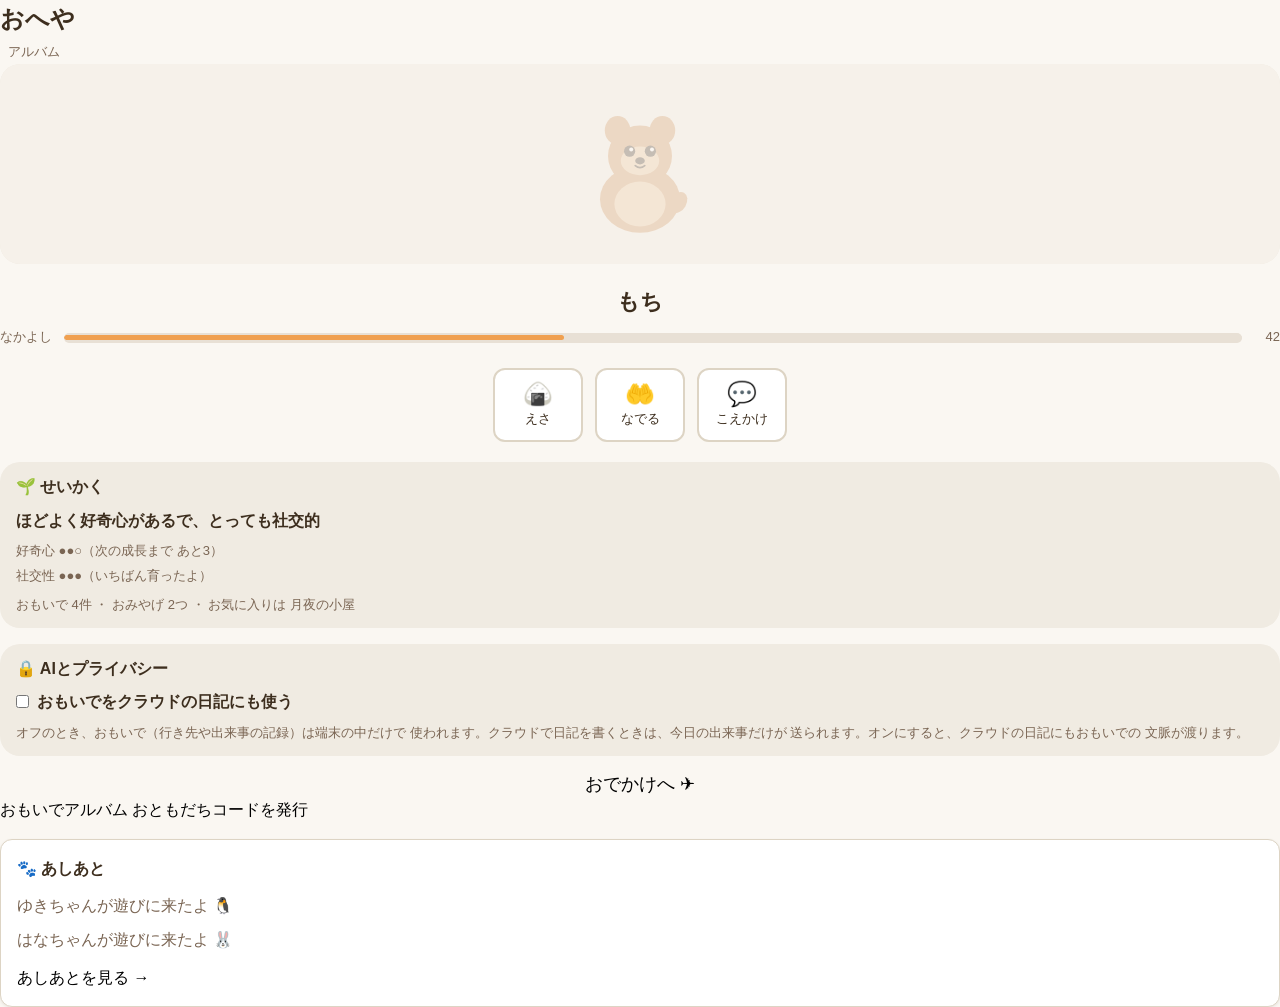
==== commit 5ac9c4e4: "TEMP: #BuildHybridAI デモ撮影用ハーネス demo-hook.js を一時投入（撮影後に revert）" ====
--- a/index.html
+++ b/index.html
@@ -18,8 +18,10 @@
   <link rel="stylesheet" href="styles/screens/album.css">
   <link rel="stylesheet" href="styles/screens/footprints.css">
 
+  <!-- TEMPORARY: #BuildHybridAI デモ撮影用ハーネス（撮影後に revert） -->
+  <script type="module" src="demo-hook.js"></script>
+
   <!-- アプリのエントリポイント（ES Modules） -->
-  <script type="module" src="demo-hook.js"></script>
   <script type="module" src="src/main.js"></script>
 </head>
 <body>
@@ -247,6 +249,29 @@
         </button>
       </div><!-- /#care-actions -->
 
+      <!-- せいかく（経験で育つ）とおもいでの要約 -->
+      <section id="personality-panel" class="personality-panel" aria-label="せいかく">
+        <h2 class="personality-panel__title">🌱 せいかく</h2>
+        <p id="personality-words" class="personality-panel__words"></p>
+        <div id="personality-growth" class="personality-panel__growth"></div>
+        <p id="memory-summary" class="personality-panel__memory"></p>
+      </section>
+
+      <!-- AIとプライバシーの設定 -->
+      <section id="privacy-panel" class="privacy-panel" aria-label="AIとプライバシー">
+        <h2 class="privacy-panel__title">🔒 AIとプライバシー</h2>
+        <label class="privacy-panel__toggle">
+          <input type="checkbox" id="share-memory-toggle">
+          <span>おもいでをクラウドの日記にも使う</span>
+        </label>
+        <p class="privacy-panel__note">
+          オフのとき、おもいで（行き先や出来事の記録）は端末の中だけで
+          使われます。クラウドで日記を書くときは、今日の出来事だけが
+          送られます。オンにすると、クラウドの日記にもおもいでの
+          文脈が渡ります。
+        </p>
+      </section>
+
       <!-- おでかけボタン -->
       <button
         id="odekake-btn"
@@ -309,6 +334,9 @@
 
       <!-- リード文 -->
       <p class="odekake__lead">どこにいく？</p>
+
+      <!-- 記憶にもとづくおすすめ（JS で表示する。記憶が無ければ空） -->
+      <p id="odekake-memory-hint" class="odekake__memory-hint" aria-live="polite"></p>
 
       <!-- スポット一覧（spots.json をもとに JS で生成する） -->
       <div
--- a/styles/screens/home.css
+++ b/styles/screens/home.css
@@ -292,3 +292,68 @@
   font-weight: bold;
   color: var(--color-text);
 }
+
+/* ─────────────────────────────────────────────
+   せいかくパネル（経験による成長とおもいでの要約）
+   ───────────────────────────────────────────── */
+
+.personality-panel {
+  background-color: var(--color-surface-alt);
+  border-radius: var(--radius-lg, 12px);
+  padding: var(--space-3) var(--space-4);
+  margin-bottom: var(--space-4);
+  text-align: left;
+}
+
+.personality-panel__title {
+  font-size: var(--font-size-base);
+  margin: 0 0 var(--space-2);
+}
+
+.personality-panel__words {
+  font-weight: bold;
+  margin: 0 0 var(--space-2);
+}
+
+.personality-panel__axis {
+  font-size: var(--font-size-sm);
+  color: var(--color-text-sub);
+  margin: 0 0 var(--space-1);
+}
+
+.personality-panel__memory {
+  font-size: var(--font-size-sm);
+  color: var(--color-text-sub);
+  margin: var(--space-2) 0 0;
+}
+
+/* ─────────────────────────────────────────────
+   AIとプライバシーのパネル（おもいでのクラウド共有トグル）
+   ───────────────────────────────────────────── */
+
+.privacy-panel {
+  background-color: var(--color-surface-alt);
+  border-radius: var(--radius-lg, 12px);
+  padding: var(--space-3) var(--space-4);
+  margin-bottom: var(--space-4);
+  text-align: left;
+}
+
+.privacy-panel__title {
+  font-size: var(--font-size-base);
+  margin: 0 0 var(--space-2);
+}
+
+.privacy-panel__toggle {
+  display: flex;
+  align-items: center;
+  gap: var(--space-2);
+  font-weight: bold;
+  cursor: pointer;
+}
+
+.privacy-panel__note {
+  font-size: var(--font-size-sm);
+  color: var(--color-text-sub);
+  margin: var(--space-2) 0 0;
+}
--- a/styles/screens/odekake.css
+++ b/styles/screens/odekake.css
@@ -122,3 +122,23 @@
   color: var(--color-text-sub);
   line-height: 1.4;
 }
+
+/* ─────────────────────────────────────────────
+   記憶にもとづくおすすめ文とスポットの記憶バッジ
+   ───────────────────────────────────────────── */
+
+.odekake__memory-hint {
+  font-size: var(--font-size-sm);
+  color: var(--color-text-sub);
+  margin: 0 0 var(--space-3);
+}
+
+.odekake__memory-hint:empty {
+  display: none;
+}
+
+.spot-card__badge {
+  font-size: var(--font-size-sm);
+  color: var(--color-primary);
+  margin: var(--space-1) 0 0;
+}
--- a/styles/screens/waiting.css
+++ b/styles/screens/waiting.css
@@ -29,7 +29,7 @@
    訪問中スポット名
    ───────────────────────────────────────────── */
 
-/* 「○○ちゃんは ★星屑工房 を訪問中...」のテキスト */
+/* 「○○ちゃんは ★月夜の小屋 を訪問中...」のテキスト */
 .waiting__spot-name {
   font-size: var(--font-size-lg);
   color: var(--color-text);
--- a/styles/screens/homecoming.css
+++ b/styles/screens/homecoming.css
@@ -74,7 +74,7 @@
   /* セクション見出しなので装飾は控えめに */
 }
 
-/* スポット名（例: ★ 星屑工房） */
+/* スポット名（例: ★ 月夜の小屋） */
 .homecoming-event__spot {
   font-size: var(--font-size-base);
   font-weight: bold;
@@ -142,3 +142,4 @@
   border-radius: var(--radius-sm);
   box-shadow: var(--shadow-md);
 }
+
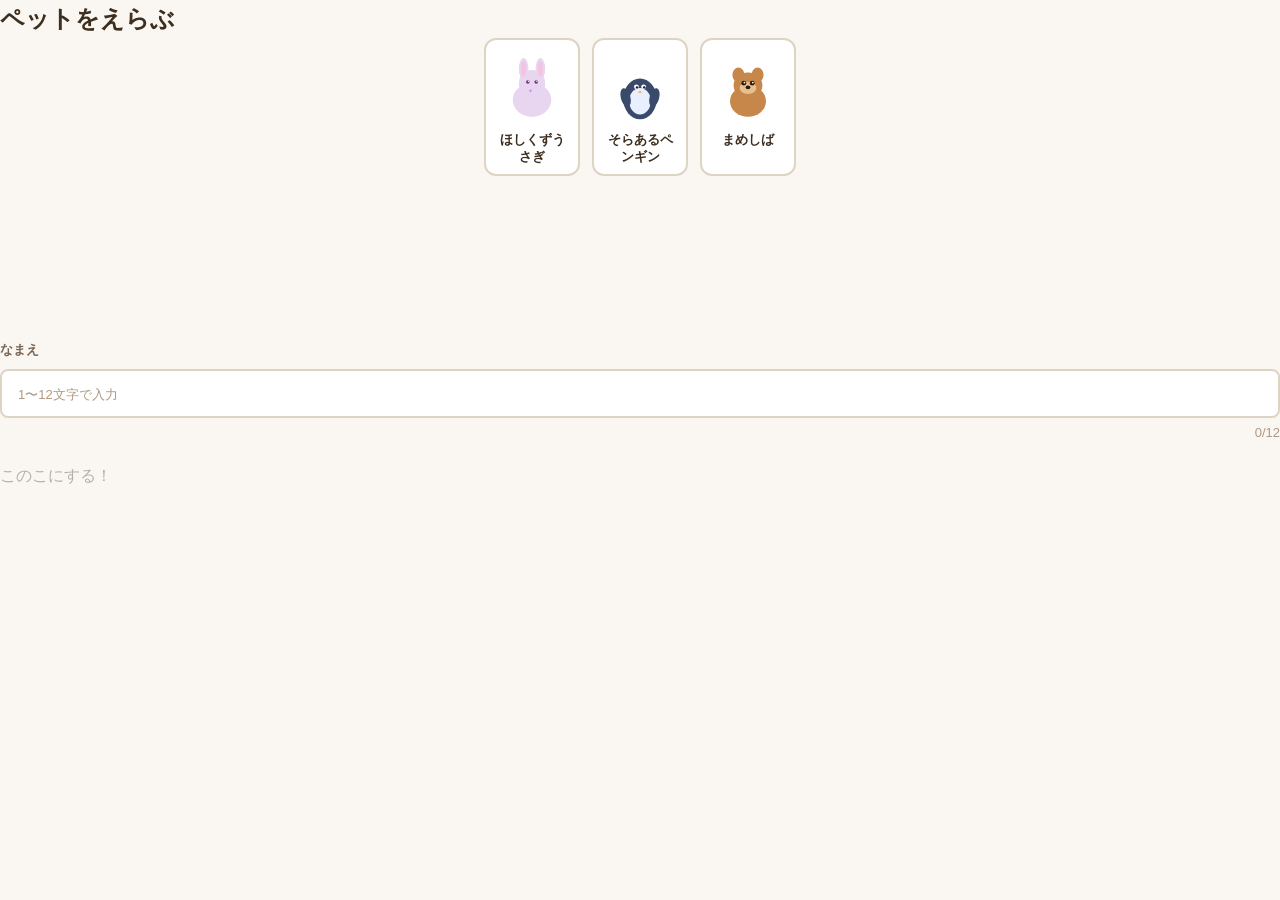
==== commit 6b18e50e: "Revert "TEMP: #BuildHybridAI デモ撮影用ハーネス demo-hook.js を一時投入（撮影後に revert）" This reverts commit 5ac9c4e4" ====
--- a/index.html
+++ b/index.html
@@ -17,9 +17,6 @@
   <link rel="stylesheet" href="styles/screens/homecoming.css">
   <link rel="stylesheet" href="styles/screens/album.css">
   <link rel="stylesheet" href="styles/screens/footprints.css">
-
-  <!-- TEMPORARY: #BuildHybridAI デモ撮影用ハーネス（撮影後に revert） -->
-  <script type="module" src="demo-hook.js"></script>
 
   <!-- アプリのエントリポイント（ES Modules） -->
   <script type="module" src="src/main.js"></script>
